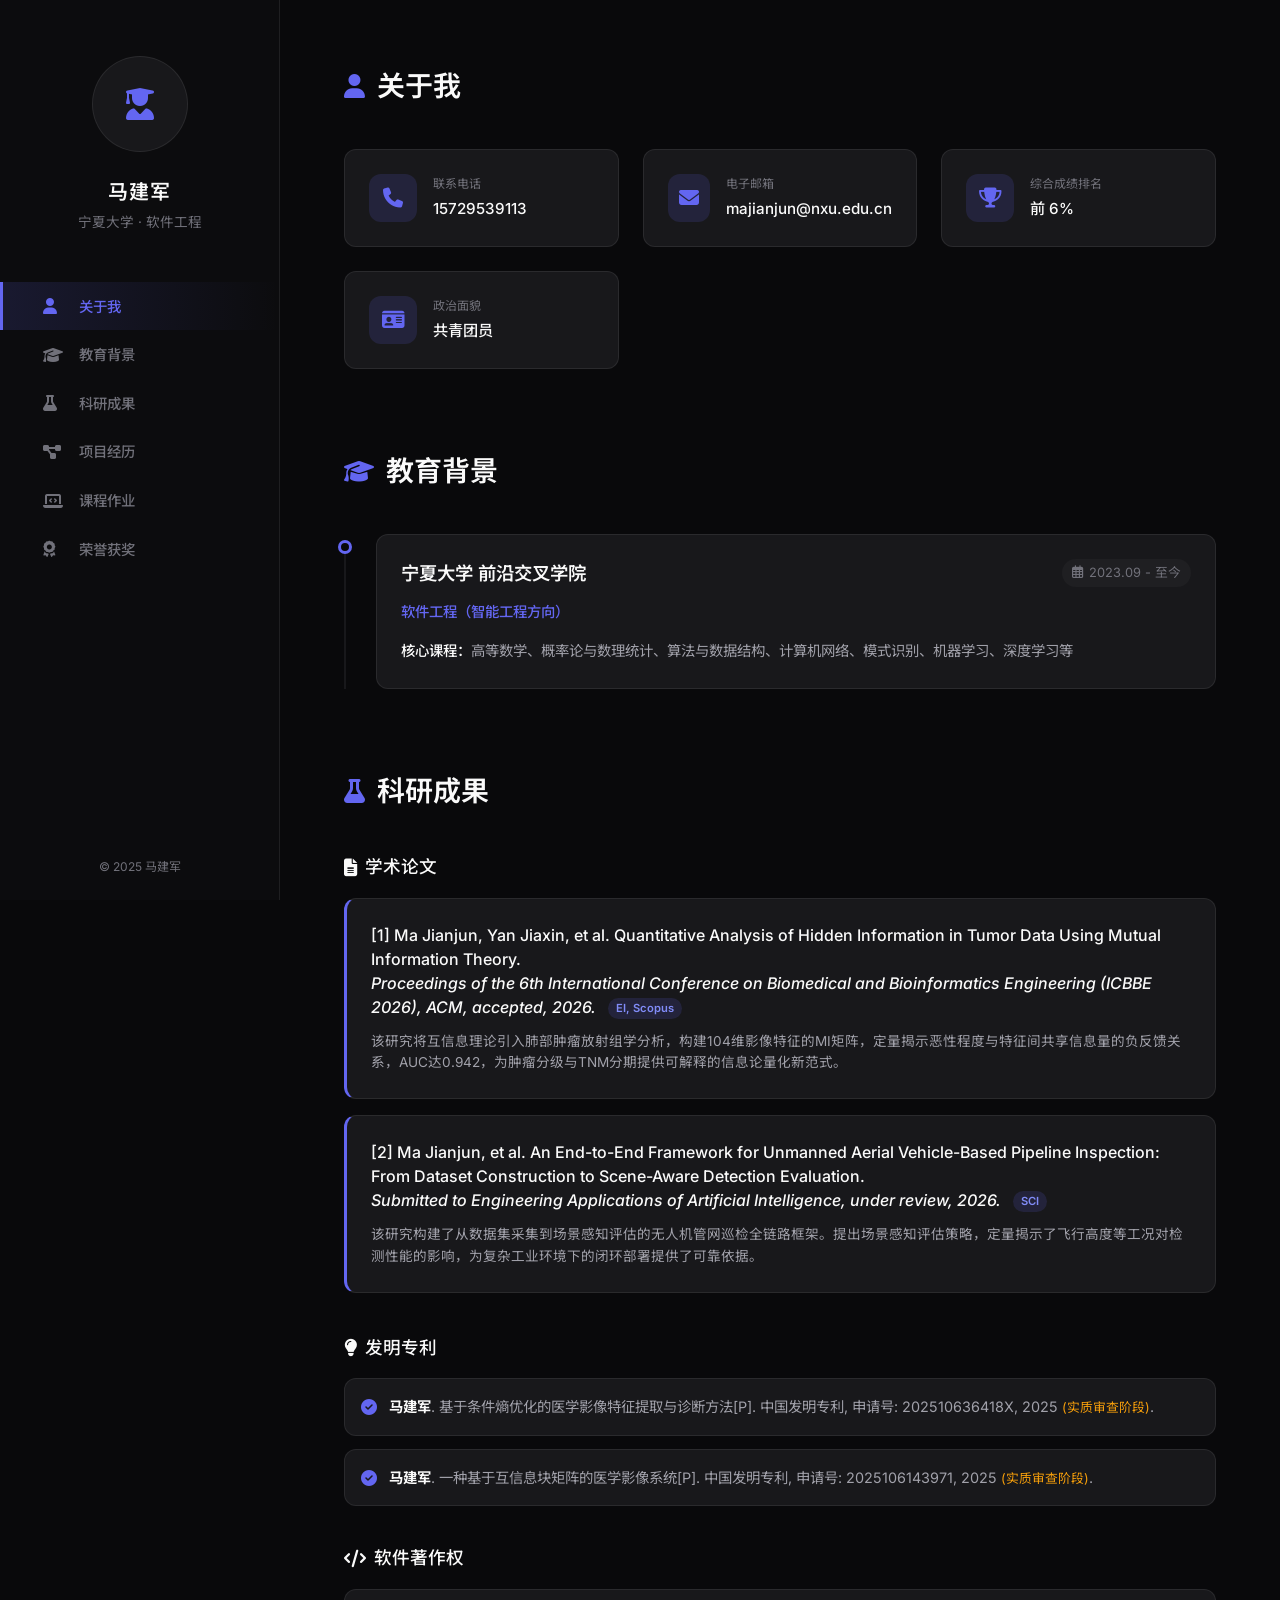
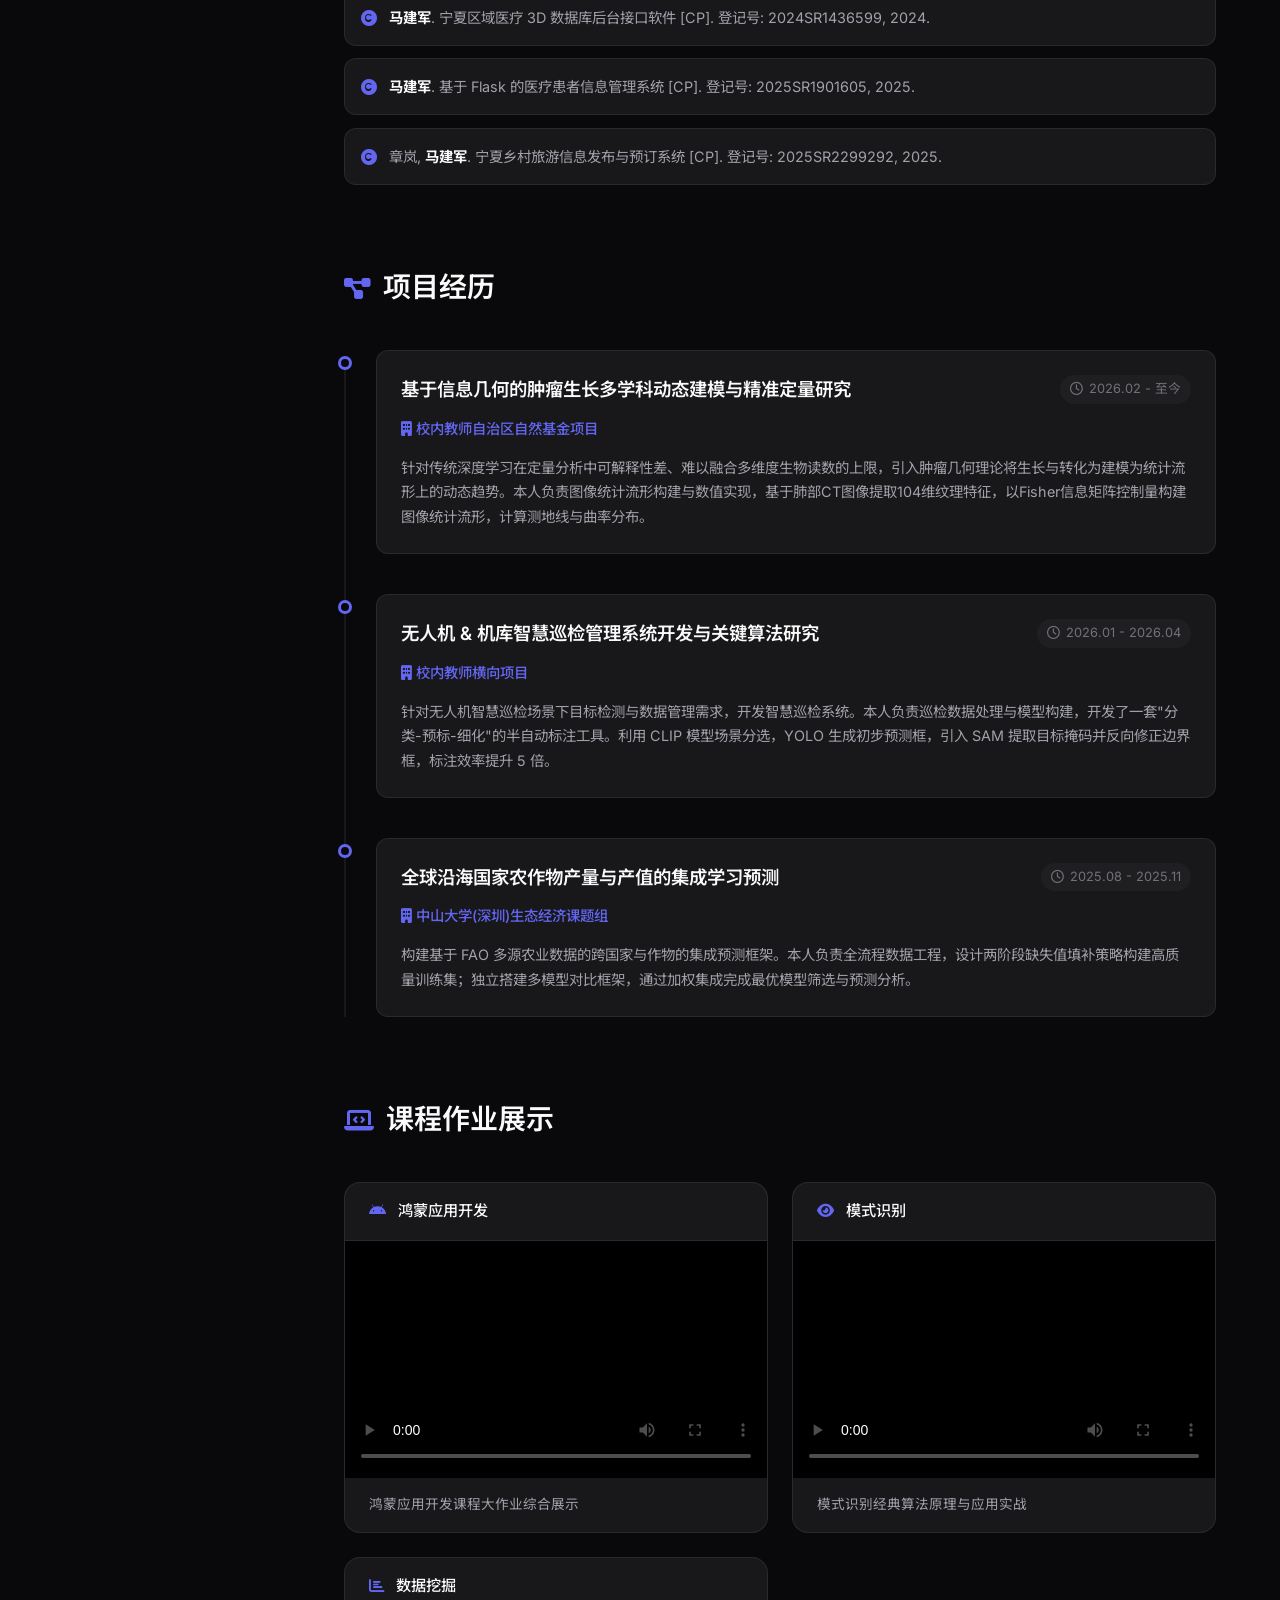
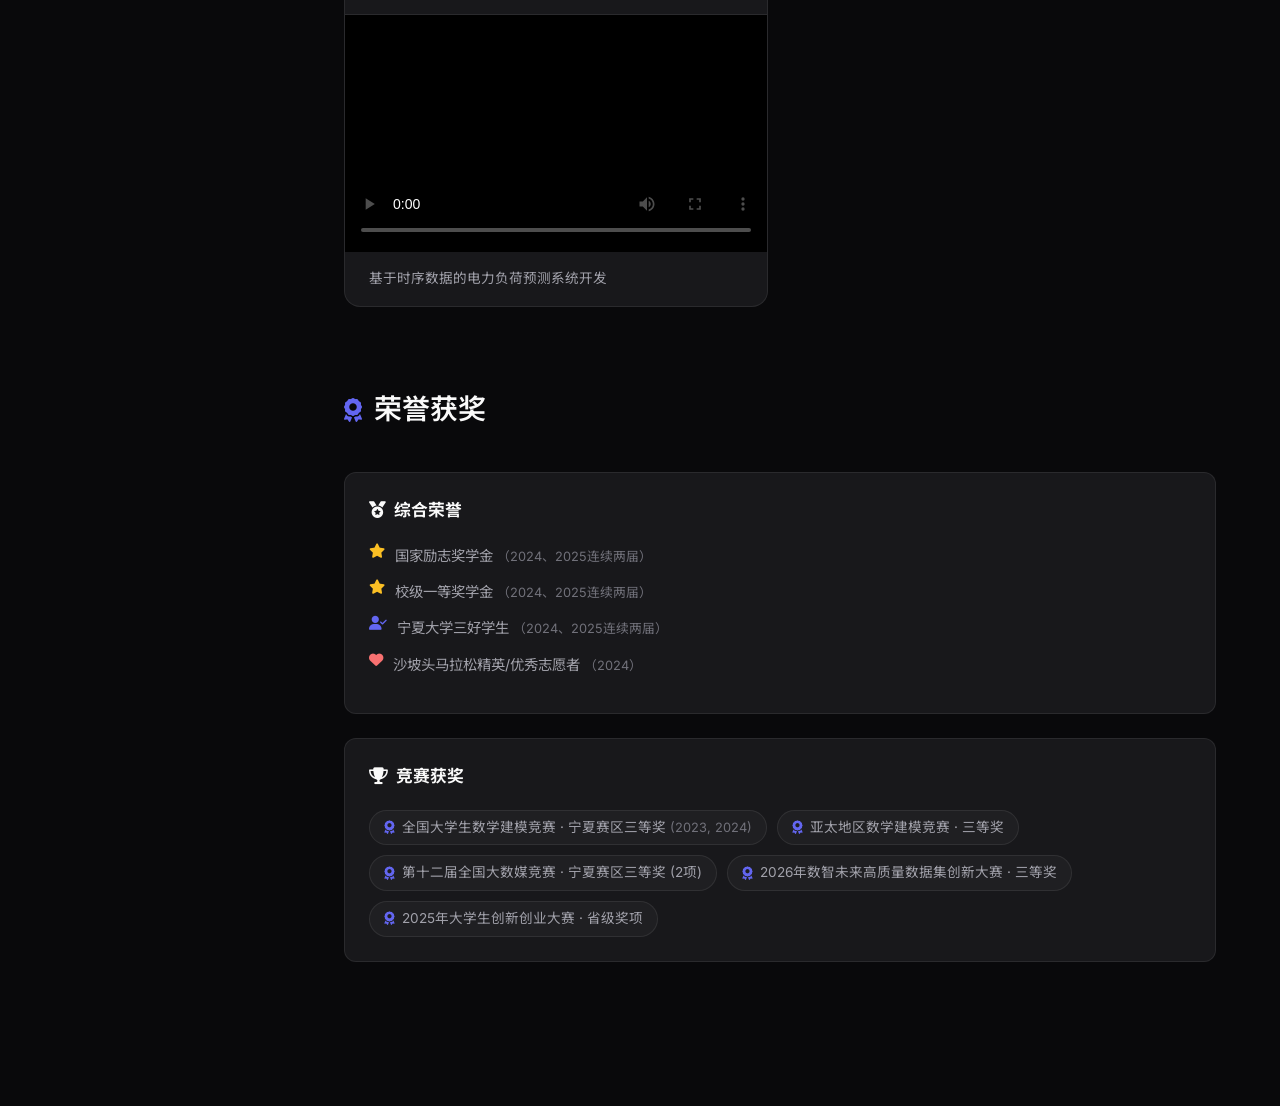
==== test.html @ d17797e0 "Initial commit of academic portfolio" ====
<!DOCTYPE html>
<html lang="zh-CN">
<head>
    <meta charset="UTF-8">
    <meta name="viewport" content="width=device-width, initial-scale=1.0">
    <title>马建军 - 个人学术主页</title>
    <link href="https://fonts.googleapis.com/css2?family=Inter:wght@300;400;500;600&family=Noto+Sans+SC:wght@300;400;500;700&display=swap" rel="stylesheet">
    <link rel="stylesheet" href="https://cdnjs.cloudflare.com/ajax/libs/font-awesome/6.4.0/css/all.min.css">
    <style>
        :root {
            /* 现代极简暗黑主题 (Vercel / Apple 风格) */
            --bg-main: #09090b;        /* 极深灰底色 */
            --bg-sidebar: #0c0c0e;     /* 侧边栏稍亮 */
            --bg-card: #18181b;        /* 卡片底色 */
            --bg-card-hover: #27272a;  /* 卡片悬浮色 */
            
            --primary: #6366f1;        /* 稳重的靛蓝色 */
            --primary-light: rgba(99, 102, 241, 0.15);
            
            --text-heading: #fafafa;   /* 标题亮白 */
            --text-body: #a1a1aa;      /* 正文柔和灰 */
            --text-muted: #71717a;     /* 辅助信息暗灰 */
            
            --border-color: rgba(255, 255, 255, 0.08);
            --border-hover: rgba(255, 255, 255, 0.15);
            
            --radius-md: 12px;
            --radius-lg: 16px;
            --radius-full: 9999px;
            
            --sidebar-width: 280px;
            --transition: all 0.3s cubic-bezier(0.4, 0, 0.2, 1);
        }

        * { margin: 0; padding: 0; box-sizing: border-box; }

        html { scroll-behavior: smooth; }

        body {
            font-family: 'Inter', 'Noto Sans SC', -apple-system, BlinkMacSystemFont, sans-serif;
            line-height: 1.6;
            color: var(--text-body);
            background-color: var(--bg-main);
            -webkit-font-smoothing: antialiased;
        }

        ::selection {
            background: var(--primary-light);
            color: var(--text-heading);
        }

        .layout-wrapper { display: flex; min-height: 100vh; }

        /* --- 左侧导航栏 --- */
        .sidebar {
            width: var(--sidebar-width);
            background-color: var(--bg-sidebar);
            border-right: 1px solid var(--border-color);
            position: fixed;
            height: 100vh;
            left: 0; top: 0;
            display: flex;
            flex-direction: column;
            z-index: 100;
        }

        .sidebar-profile {
            padding: 3.5rem 1.5rem 2rem;
            text-align: center;
        }

        .profile-placeholder {
            width: 96px; height: 96px;
            background: var(--bg-card);
            border-radius: var(--radius-full);
            margin: 0 auto 1.5rem;
            display: flex; align-items: center; justify-content: center;
            font-size: 2rem; color: var(--primary);
            border: 1px solid var(--border-color);
            transition: var(--transition);
        }

        .sidebar-profile h1 {
            color: var(--text-heading);
            font-size: 1.25rem; font-weight: 600;
            margin-bottom: 0.25rem; letter-spacing: 1px;
        }

        .sidebar-profile .subtitle {
            color: var(--text-muted);
            font-size: 0.85rem; font-weight: 400;
        }

        .sidebar-nav { flex: 1; padding: 1rem 0; overflow-y: auto; }
        .nav-links { list-style: none; }
        
        .nav-links a {
            display: flex; align-items: center;
            padding: 0.8rem 2.5rem;
            color: var(--text-muted);
            text-decoration: none;
            transition: var(--transition);
            font-size: 0.9rem; font-weight: 500;
            border-left: 3px solid transparent;
        }

        .nav-links a i { width: 24px; margin-right: 12px; font-size: 1rem; }
        
        .nav-links a:hover {
            color: var(--text-heading);
            background: var(--bg-card);
        }

        .nav-links a.active {
            color: var(--primary);
            background: linear-gradient(90deg, var(--primary-light) 0%, transparent 100%);
            border-left-color: var(--primary);
        }

        .sidebar-footer {
            padding: 1.5rem; text-align: center;
            color: var(--text-muted); font-size: 0.75rem;
        }

        /* --- 主内容区 --- */
        .main-content {
            flex: 1;
            margin-left: var(--sidebar-width);
            padding: 4rem 5%;
            max-width: 1200px;
        }

        .section { margin-bottom: 5rem; }

        .section-title {
            color: var(--text-heading);
            font-size: 1.75rem; font-weight: 600;
            margin-bottom: 2.5rem;
            display: flex; align-items: center;
        }

        .section-title i {
            color: var(--primary); margin-right: 12px; font-size: 1.5rem;
        }

        /* --- 关于我：联系信息卡片 --- */
        .contact-info {
            display: grid;
            grid-template-columns: repeat(auto-fit, minmax(240px, 1fr));
            gap: 1.5rem;
        }

        .info-item {
            display: flex; align-items: center;
            padding: 1.5rem;
            background: var(--bg-card);
            border: 1px solid var(--border-color);
            border-radius: var(--radius-md);
            transition: var(--transition);
        }

        .info-item:hover {
            border-color: var(--border-hover);
            transform: translateY(-2px);
        }

        .info-item i {
            width: 48px; height: 48px;
            background: var(--primary-light);
            border-radius: var(--radius-md);
            display: flex; align-items: center; justify-content: center;
            color: var(--primary); font-size: 1.25rem;
            margin-right: 1rem;
        }

        .info-item .label {
            display: block; font-size: 0.75rem;
            color: var(--text-muted); margin-bottom: 2px;
        }

        .info-item .value {
            color: var(--text-heading); font-size: 0.95rem; font-weight: 500;
        }
        
        .info-item a { color: var(--text-heading); text-decoration: none; transition: var(--transition); }
        .info-item a:hover { color: var(--primary); }

        /* --- 时间轴 (教育 & 项目) --- */
        .timeline { position: relative; padding-left: 2rem; }
        
        .timeline::before {
            content: ''; position: absolute;
            left: 0; top: 8px; bottom: 0;
            width: 2px; background: var(--bg-card);
        }

        .timeline-item { position: relative; margin-bottom: 2.5rem; }
        .timeline-item:last-child { margin-bottom: 0; }

        .timeline-dot {
            position: absolute;
            left: -2.35rem; top: 6px;
            width: 14px; height: 14px;
            border-radius: var(--radius-full);
            background: var(--bg-main);
            border: 3px solid var(--primary);
            transition: var(--transition);
        }

        .timeline-content {
            background: var(--bg-card);
            border: 1px solid var(--border-color);
            border-radius: var(--radius-md);
            padding: 1.5rem;
            transition: var(--transition);
        }

        .timeline-content:hover { border-color: var(--border-hover); }

        .edu-header, .project-header {
            display: flex; justify-content: space-between; align-items: flex-start;
            margin-bottom: 0.75rem; flex-wrap: wrap; gap: 0.5rem;
        }

        .edu-header h3, .project-header h3 {
            font-size: 1.15rem; color: var(--text-heading); font-weight: 600;
        }

        .time, .project-time {
            font-size: 0.8rem; color: var(--text-muted);
            display: flex; align-items: center; gap: 6px;
            background: rgba(255,255,255,0.03);
            padding: 4px 10px; border-radius: var(--radius-full);
        }

        .degree, .project-org {
            color: var(--primary); font-size: 0.9rem; font-weight: 500; margin-bottom: 1rem;
        }

        .courses, .project-desc { font-size: 0.9rem; line-height: 1.7; }
        .courses strong { color: var(--text-heading); font-weight: 500; }

        /* --- 科研成果 --- */
        .category-title {
            font-size: 1.1rem; color: var(--text-heading);
            margin-bottom: 1rem; font-weight: 500;
            display: flex; align-items: center; gap: 8px;
        }

        .research-card {
            background: var(--bg-card);
            border: 1px solid var(--border-color);
            border-left: 3px solid var(--primary);
            border-radius: var(--radius-md);
            padding: 1.5rem; margin-bottom: 1rem;
            transition: var(--transition);
        }

        .research-card:hover { transform: translateX(4px); border-color: var(--border-hover); }

        .paper-title {
            color: var(--text-heading); font-size: 1rem;
            font-weight: 500; margin-bottom: 0.75rem; line-height: 1.5;
        }

        .tag {
            display: inline-block;
            background: var(--primary-light);
            color: #818cf8;
            font-size: 0.7rem; font-weight: 600;
            padding: 2px 8px; border-radius: var(--radius-full);
            margin-left: 8px; vertical-align: middle;
        }

        .paper-desc { font-size: 0.85rem; color: var(--text-body); }

        .research-list .list-item {
            display: flex; gap: 12px;
            padding: 1rem; background: var(--bg-card);
            border: 1px solid var(--border-color);
            border-radius: var(--radius-md);
            margin-bottom: 0.8rem;
        }
        
        .research-list .list-item i { color: var(--primary); margin-top: 4px; }
        .research-list .list-item p { font-size: 0.9rem; margin: 0; }
        .research-list .list-item strong { color: var(--text-heading); }
        .status { color: #f59e0b; font-size: 0.8rem; }

        /* --- 课程作业 (视频卡片) --- */
        .video-grid {
            display: grid; grid-template-columns: repeat(auto-fit, minmax(300px, 1fr)); gap: 1.5rem;
        }

        .coursework-card {
            background: var(--bg-card);
            border: 1px solid var(--border-color);
            border-radius: var(--radius-lg);
            overflow: hidden; transition: var(--transition);
        }

        .coursework-card:hover { transform: translateY(-4px); border-color: var(--border-hover); }

        .card-header { padding: 1rem 1.5rem; border-bottom: 1px solid var(--border-color); }
        .card-header h3 { font-size: 0.95rem; color: var(--text-heading); font-weight: 500; }
        .card-header i { color: var(--primary); margin-right: 8px; }

        .video-container { position: relative; padding-top: 56.25%; background: #000; }
        .video-container video { position: absolute; top: 0; left: 0; width: 100%; height: 100%; }

        .card-body { padding: 1rem 1.5rem; }
        .coursework-desc { font-size: 0.85rem; }

        /* --- 荣誉获奖 --- */
        .honors-grid { display: grid; grid-template-columns: 1fr; gap: 1.5rem; }

        .honor-category {
            background: var(--bg-card);
            border: 1px solid var(--border-color);
            border-radius: var(--radius-md);
            padding: 1.5rem;
        }

        .honor-category h3 {
            font-size: 1.05rem; color: var(--text-heading);
            margin-bottom: 1.25rem; display: flex; align-items: center; gap: 8px;
        }

        .honors-list { list-style: none; }
        .honors-list li {
            display: flex; align-items: flex-start; gap: 10px;
            font-size: 0.9rem; margin-bottom: 0.8rem;
        }
        
        .text-warning { color: #fbbf24; }
        .text-primary { color: var(--primary); }
        .text-danger { color: #f87171; }
        .year { color: var(--text-muted); font-size: 0.8rem; }

        .competition-tags { display: flex; flex-wrap: wrap; gap: 10px; }
        .comp-tag {
            background: rgba(255,255,255,0.03);
            border: 1px solid var(--border-color);
            border-radius: var(--radius-full);
            padding: 6px 14px; font-size: 0.85rem;
            display: flex; align-items: center; gap: 8px;
            transition: var(--transition);
        }
        .comp-tag:hover { border-color: var(--primary); color: var(--text-heading); }
        .comp-tag i { color: var(--primary); }

        /* --- 响应式 --- */
        @media (max-width: 992px) {
            :root { --sidebar-width: 0px; }
            .sidebar { transform: translateX(-100%); width: 260px; transition: transform 0.3s; }
            .sidebar.active { transform: translateX(0); border-right: 1px solid var(--border-color); }
            .main-content { padding: 2rem 1.5rem; margin-left: 0; }
        }
    </style>
</head>
<body>
    <div class="layout-wrapper">
        <aside class="sidebar" id="sidebar">
            <div class="sidebar-profile">
                <div class="profile-placeholder"><i class="fas fa-user-graduate"></i></div>
                <h1>马建军</h1>
                <p class="subtitle">宁夏大学 · 软件工程</p>
            </div>

            <nav class="sidebar-nav">
                <ul class="nav-links">
                    <li><a href="#about" class="active"><i class="fas fa-user"></i> 关于我</a></li>
                    <li><a href="#education"><i class="fas fa-graduation-cap"></i> 教育背景</a></li>
                    <li><a href="#research"><i class="fas fa-flask"></i> 科研成果</a></li>
                    <li><a href="#projects"><i class="fas fa-project-diagram"></i> 项目经历</a></li>
                    <li><a href="#coursework"><i class="fas fa-laptop-code"></i> 课程作业</a></li>
                    <li><a href="#honors"><i class="fas fa-award"></i> 荣誉获奖</a></li>
                </ul>
            </nav>

            <div class="sidebar-footer">
                <p>&copy; 2025 马建军</p>
            </div>
        </aside>

        <main class="main-content">
            <section id="about" class="section">
                <h2 class="section-title"><i class="fas fa-user"></i> 关于我</h2>
                <div class="contact-info">
                    <div class="info-item">
                        <i class="fas fa-phone"></i>
                        <div>
                            <span class="label">联系电话</span>
                            <span class="value">15729539113</span>
                        </div>
                    </div>
                    <div class="info-item">
                        <i class="fas fa-envelope"></i>
                        <div>
                            <span class="label">电子邮箱</span>
                            <span class="value"><a href="mailto:majianjun@nxu.edu.cn">majianjun@nxu.edu.cn</a></span>
                        </div>
                    </div>
                    <div class="info-item">
                        <i class="fas fa-trophy"></i>
                        <div>
                            <span class="label">综合成绩排名</span>
                            <span class="value">前 6%</span>
                        </div>
                    </div>
                    <div class="info-item">
                        <i class="fas fa-id-card"></i>
                        <div>
                            <span class="label">政治面貌</span>
                            <span class="value">共青团员</span>
                        </div>
                    </div>
                </div>
            </section>

            <section id="education" class="section">
                <h2 class="section-title"><i class="fas fa-graduation-cap"></i> 教育背景</h2>
                <div class="timeline">
                    <div class="timeline-item">
                        <div class="timeline-dot"></div>
                        <div class="timeline-content">
                            <div class="edu-header">
                                <h3>宁夏大学 前沿交叉学院</h3>
                                <span class="time"><i class="far fa-calendar-alt"></i> 2023.09 - 至今</span>
                            </div>
                            <p class="degree">软件工程（智能工程方向）</p>
                            <p class="courses"><strong>核心课程：</strong>高等数学、概率论与数理统计、算法与数据结构、计算机网络、模式识别、机器学习、深度学习等</p>
                        </div>
                    </div>
                </div>
            </section>

            <section id="research" class="section">
                <h2 class="section-title"><i class="fas fa-flask"></i> 科研成果</h2>
                
                <h3 class="category-title"><i class="fas fa-file-alt"></i> 学术论文</h3>
                <div class="research-card">
                    <div class="paper-title">[1] Ma Jianjun, Yan Jiaxin, et al. Quantitative Analysis of Hidden Information in Tumor Data Using Mutual Information Theory. <br><em>Proceedings of the 6th International Conference on Biomedical and Bioinformatics Engineering (ICBBE 2026), ACM, accepted, 2026.</em> <span class="tag">EI, Scopus</span></div>
                    <p class="paper-desc">该研究将互信息理论引入肺部肿瘤放射组学分析，构建104维影像特征的MI矩阵，定量揭示恶性程度与特征间共享信息量的负反馈关系，AUC达0.942，为肿瘤分级与TNM分期提供可解释的信息论量化新范式。</p>
                </div>

                <div class="research-card">
                    <div class="paper-title">[2] Ma Jianjun, et al. An End-to-End Framework for Unmanned Aerial Vehicle-Based Pipeline Inspection: From Dataset Construction to Scene-Aware Detection Evaluation. <br><em>Submitted to Engineering Applications of Artificial Intelligence, under review, 2026.</em> <span class="tag">SCI</span></div>
                    <p class="paper-desc">该研究构建了从数据集采集到场景感知评估的无人机管网巡检全链路框架。提出场景感知评估策略，定量揭示了飞行高度等工况对检测性能的影响，为复杂工业环境下的闭环部署提供了可靠依据。</p>
                </div>

                <br>
                <h3 class="category-title"><i class="fas fa-lightbulb"></i> 发明专利</h3>
                <div class="research-list">
                    <div class="list-item">
                        <i class="fas fa-check-circle"></i>
                        <p><strong>马建军</strong>. 基于条件熵优化的医学影像特征提取与诊断方法[P]. 中国发明专利, 申请号: 202510636418X, 2025 <span class="status">(实质审查阶段)</span>.</p>
                    </div>
                    <div class="list-item">
                        <i class="fas fa-check-circle"></i>
                        <p><strong>马建军</strong>. 一种基于互信息块矩阵的医学影像系统[P]. 中国发明专利, 申请号: 2025106143971, 2025 <span class="status">(实质审查阶段)</span>.</p>
                    </div>
                </div>

                <br>
                <h3 class="category-title"><i class="fas fa-code"></i> 软件著作权</h3>
                <div class="research-list">
                    <div class="list-item">
                        <i class="fas fa-copyright"></i>
                        <p><strong>马建军</strong>. 宁夏区域医疗 3D 数据库后台接口软件 [CP]. 登记号: 2024SR1436599, 2024.</p>
                    </div>
                    <div class="list-item">
                        <i class="fas fa-copyright"></i>
                        <p><strong>马建军</strong>. 基于 Flask 的医疗患者信息管理系统 [CP]. 登记号: 2025SR1901605, 2025.</p>
                    </div>
                    <div class="list-item">
                        <i class="fas fa-copyright"></i>
                        <p>章岚, <strong>马建军</strong>. 宁夏乡村旅游信息发布与预订系统 [CP]. 登记号: 2025SR2299292, 2025.</p>
                    </div>
                </div>
            </section>

            <section id="projects" class="section">
                <h2 class="section-title"><i class="fas fa-project-diagram"></i> 项目经历</h2>
                <div class="timeline">
                    <div class="timeline-item">
                        <div class="timeline-dot"></div>
                        <div class="timeline-content">
                            <div class="project-header">
                                <h3>基于信息几何的肿瘤生长多学科动态建模与精准定量研究</h3>
                                <span class="project-time"><i class="far fa-clock"></i> 2026.02 - 至今</span>
                            </div>
                            <p class="project-org"><i class="fas fa-building"></i> 校内教师自治区自然基金项目</p>
                            <p class="project-desc">针对传统深度学习在定量分析中可解释性差、难以融合多维度生物读数的上限，引入肿瘤几何理论将生长与转化为建模为统计流形上的动态趋势。本人负责图像统计流形构建与数值实现，基于肺部CT图像提取104维纹理特征，以Fisher信息矩阵控制量构建图像统计流形，计算测地线与曲率分布。</p>
                        </div>
                    </div>

                    <div class="timeline-item">
                        <div class="timeline-dot"></div>
                        <div class="timeline-content">
                            <div class="project-header">
                                <h3>无人机 & 机库智慧巡检管理系统开发与关键算法研究</h3>
                                <span class="project-time"><i class="far fa-clock"></i> 2026.01 - 2026.04</span>
                            </div>
                            <p class="project-org"><i class="fas fa-building"></i> 校内教师横向项目</p>
                            <p class="project-desc">针对无人机智慧巡检场景下目标检测与数据管理需求，开发智慧巡检系统。本人负责巡检数据处理与模型构建，开发了一套"分类-预标-细化"的半自动标注工具。利用 CLIP 模型场景分选，YOLO 生成初步预测框，引入 SAM 提取目标掩码并反向修正边界框，标注效率提升 5 倍。</p>
                        </div>
                    </div>

                    <div class="timeline-item">
                        <div class="timeline-dot"></div>
                        <div class="timeline-content">
                            <div class="project-header">
                                <h3>全球沿海国家农作物产量与产值的集成学习预测</h3>
                                <span class="project-time"><i class="far fa-clock"></i> 2025.08 - 2025.11</span>
                            </div>
                            <p class="project-org"><i class="fas fa-building"></i> 中山大学(深圳)生态经济课题组</p>
                            <p class="project-desc">构建基于 FAO 多源农业数据的跨国家与作物的集成预测框架。本人负责全流程数据工程，设计两阶段缺失值填补策略构建高质量训练集；独立搭建多模型对比框架，通过加权集成完成最优模型筛选与预测分析。</p>
                        </div>
                    </div>
                </div>
            </section>

            <section id="coursework" class="section">
                <h2 class="section-title"><i class="fas fa-laptop-code"></i> 课程作业展示</h2>
                <div class="video-grid">
                    <div class="coursework-card">
                        <div class="card-header">
                            <h3><i class="fab fa-android"></i> 鸿蒙应用开发</h3>
                        </div>
                        <div class="video-container">
                            <video controls poster="images/poster-harmony.jpg">
                                <source src="videos/harmonyos-demo.mp4" type="video/mp4">
                            </video>
                        </div>
                        <div class="card-body">
                            <p class="coursework-desc">鸿蒙应用开发课程大作业综合展示</p>
                        </div>
                    </div>

                    <div class="coursework-card">
                        <div class="card-header">
                            <h3><i class="fas fa-eye"></i> 模式识别</h3>
                        </div>
                        <div class="video-container">
                            <video controls poster="images/poster-pattern.jpg">
                                <source src="videos/pattern-recognition.mp4" type="video/mp4">
                            </video>
                        </div>
                        <div class="card-body">
                            <p class="coursework-desc">模式识别经典算法原理与应用实战</p>
                        </div>
                    </div>

                    <div class="coursework-card">
                        <div class="card-header">
                            <h3><i class="fas fa-chart-bar"></i> 数据挖掘</h3>
                        </div>
                        <div class="video-container">
                            <video controls poster="images/poster-data.jpg">
                                <source src="videos/power-load-prediction.mp4" type="video/mp4">
                            </video>
                        </div>
                        <div class="card-body">
                            <p class="coursework-desc">基于时序数据的电力负荷预测系统开发</p>
                        </div>
                    </div>
                </div>
            </section>

            <section id="honors" class="section">
                <h2 class="section-title"><i class="fas fa-award"></i> 荣誉获奖</h2>
                <div class="honors-grid">
                    <div class="honor-category">
                        <h3><i class="fas fa-medal"></i> 综合荣誉</h3>
                        <ul class="honors-list">
                            <li><i class="fas fa-star text-warning"></i> <span>国家励志奖学金 <span class="year">（2024、2025连续两届）</span></span></li>
                            <li><i class="fas fa-star text-warning"></i> <span>校级一等奖学金 <span class="year">（2024、2025连续两届）</span></span></li>
                            <li><i class="fas fa-user-check text-primary"></i> <span>宁夏大学三好学生 <span class="year">（2024、2025连续两届）</span></span></li>
                            <li><i class="fas fa-heart text-danger"></i> <span>沙坡头马拉松精英/优秀志愿者 <span class="year">（2024）</span></span></li>
                        </ul>
                    </div>

                    <div class="honor-category">
                        <h3><i class="fas fa-trophy"></i> 竞赛获奖</h3>
                        <div class="competition-tags">
                            <span class="comp-tag"><i class="fas fa-award"></i> <span>全国大学生数学建模竞赛 · 宁夏赛区三等奖 <span class="year">(2023, 2024)</span></span></span>
                            <span class="comp-tag"><i class="fas fa-award"></i> 亚太地区数学建模竞赛 · 三等奖</span>
                            <span class="comp-tag"><i class="fas fa-award"></i> 第十二届全国大数媒竞赛 · 宁夏赛区三等奖 (2项)</span>
                            <span class="comp-tag"><i class="fas fa-award"></i> 2026年数智未来高质量数据集创新大赛 · 三等奖</span>
                            <span class="comp-tag"><i class="fas fa-award"></i> 2025年大学生创新创业大赛 · 省级奖项</span>
                        </div>
                    </div>
                </div>
            </section>
        </main>
    </div>

    <script>
        // 简单的导航栏高亮逻辑
        document.addEventListener("DOMContentLoaded", () => {
            const sections = document.querySelectorAll("section");
            const navLinks = document.querySelectorAll(".nav-links a");

            window.addEventListener("scroll", () => {
                let current = "";
                sections.forEach(section => {
                    const sectionTop = section.offsetTop;
                    if (pageYOffset >= sectionTop - 150) {
                        current = section.getAttribute("id");
                    }
                });

                navLinks.forEach(link => {
                    link.classList.remove("active");
                    if (link.getAttribute("href").includes(current)) {
                        link.classList.add("active");
                    }
                });
            });
        });
    </script>
</body>
</html>
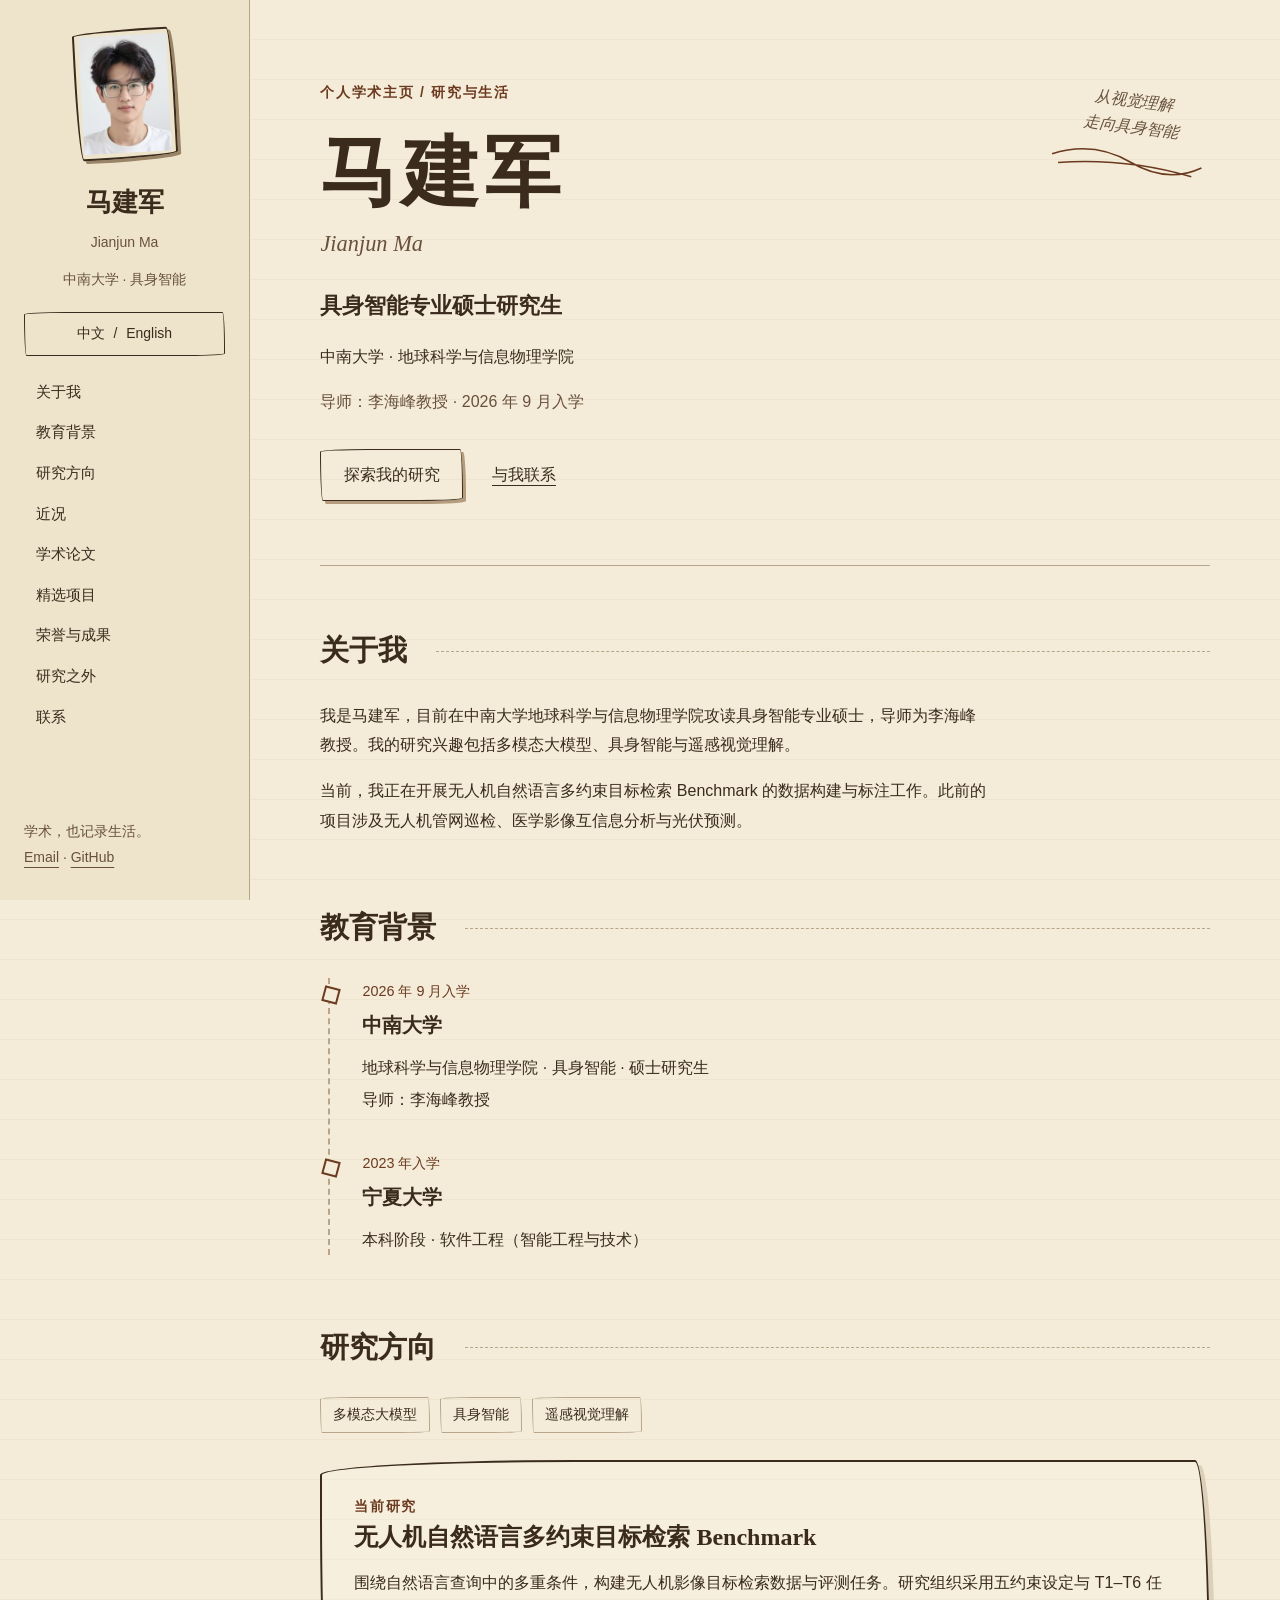
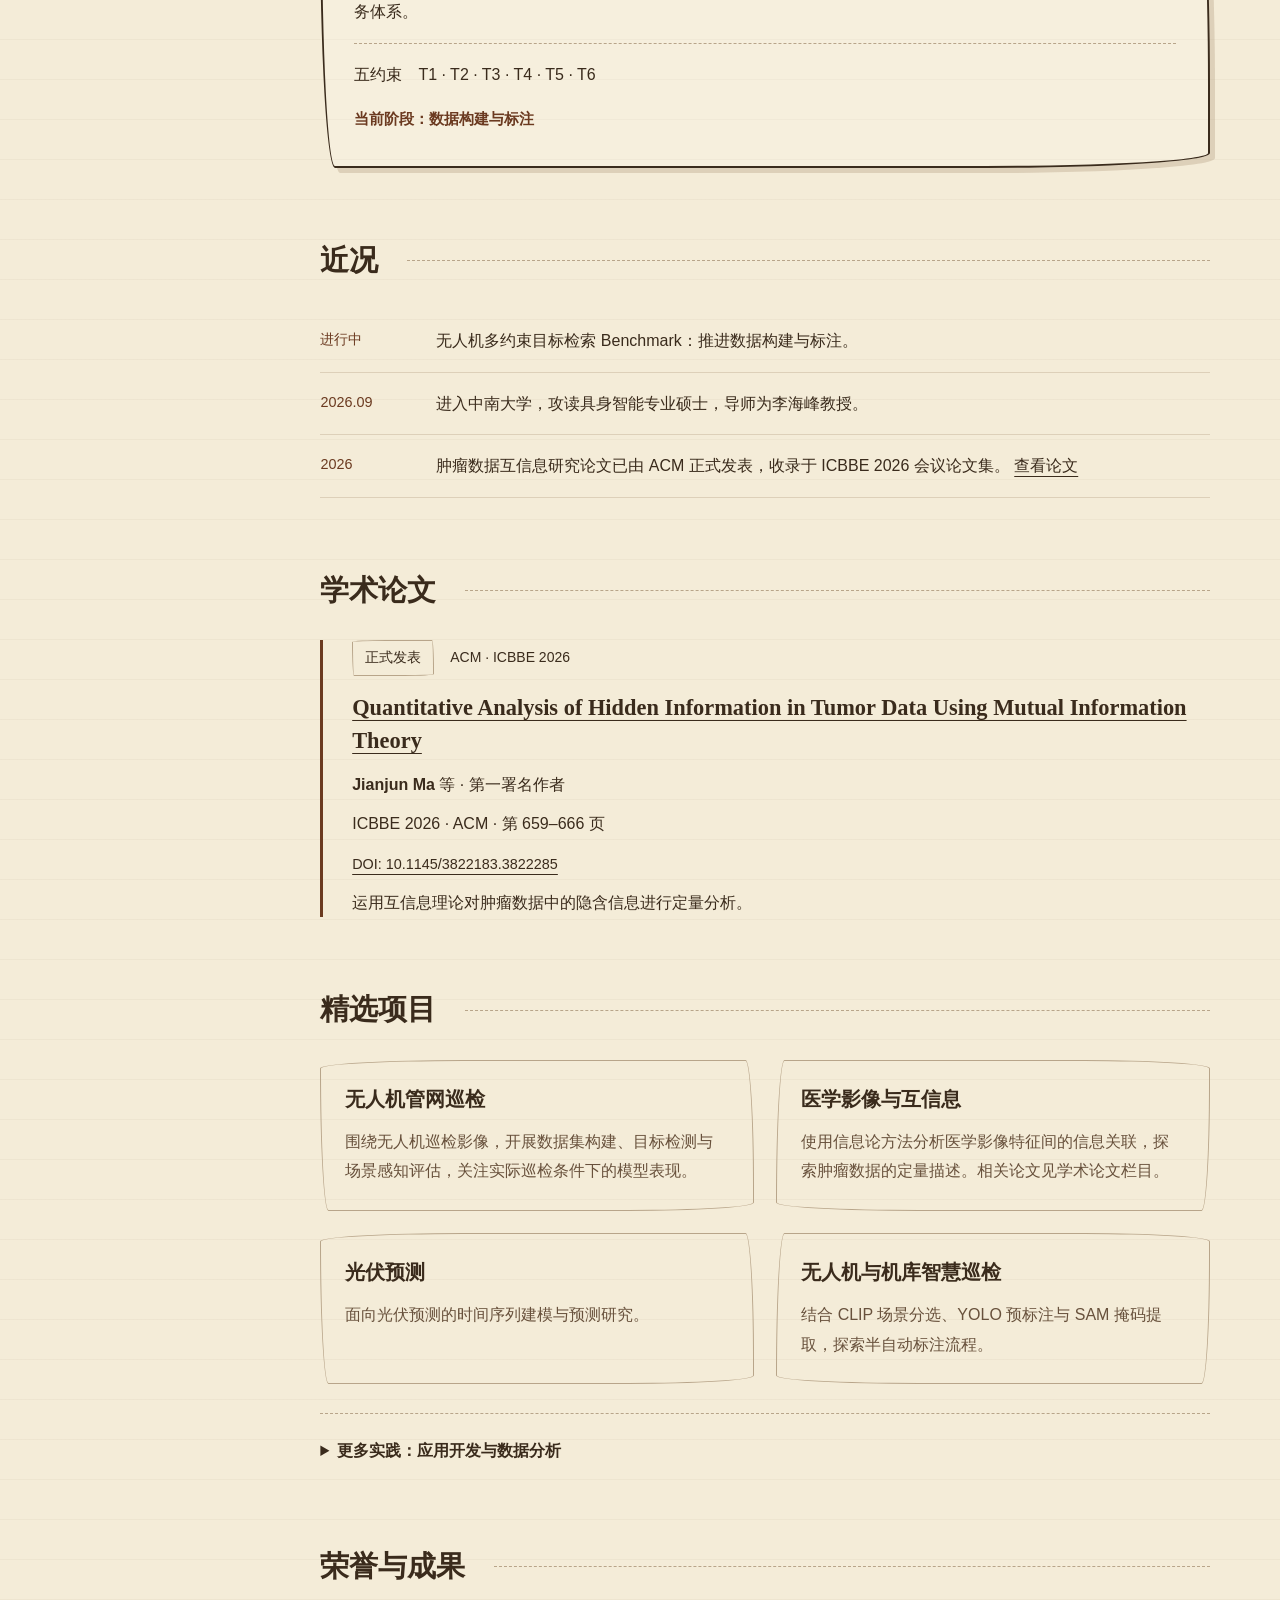
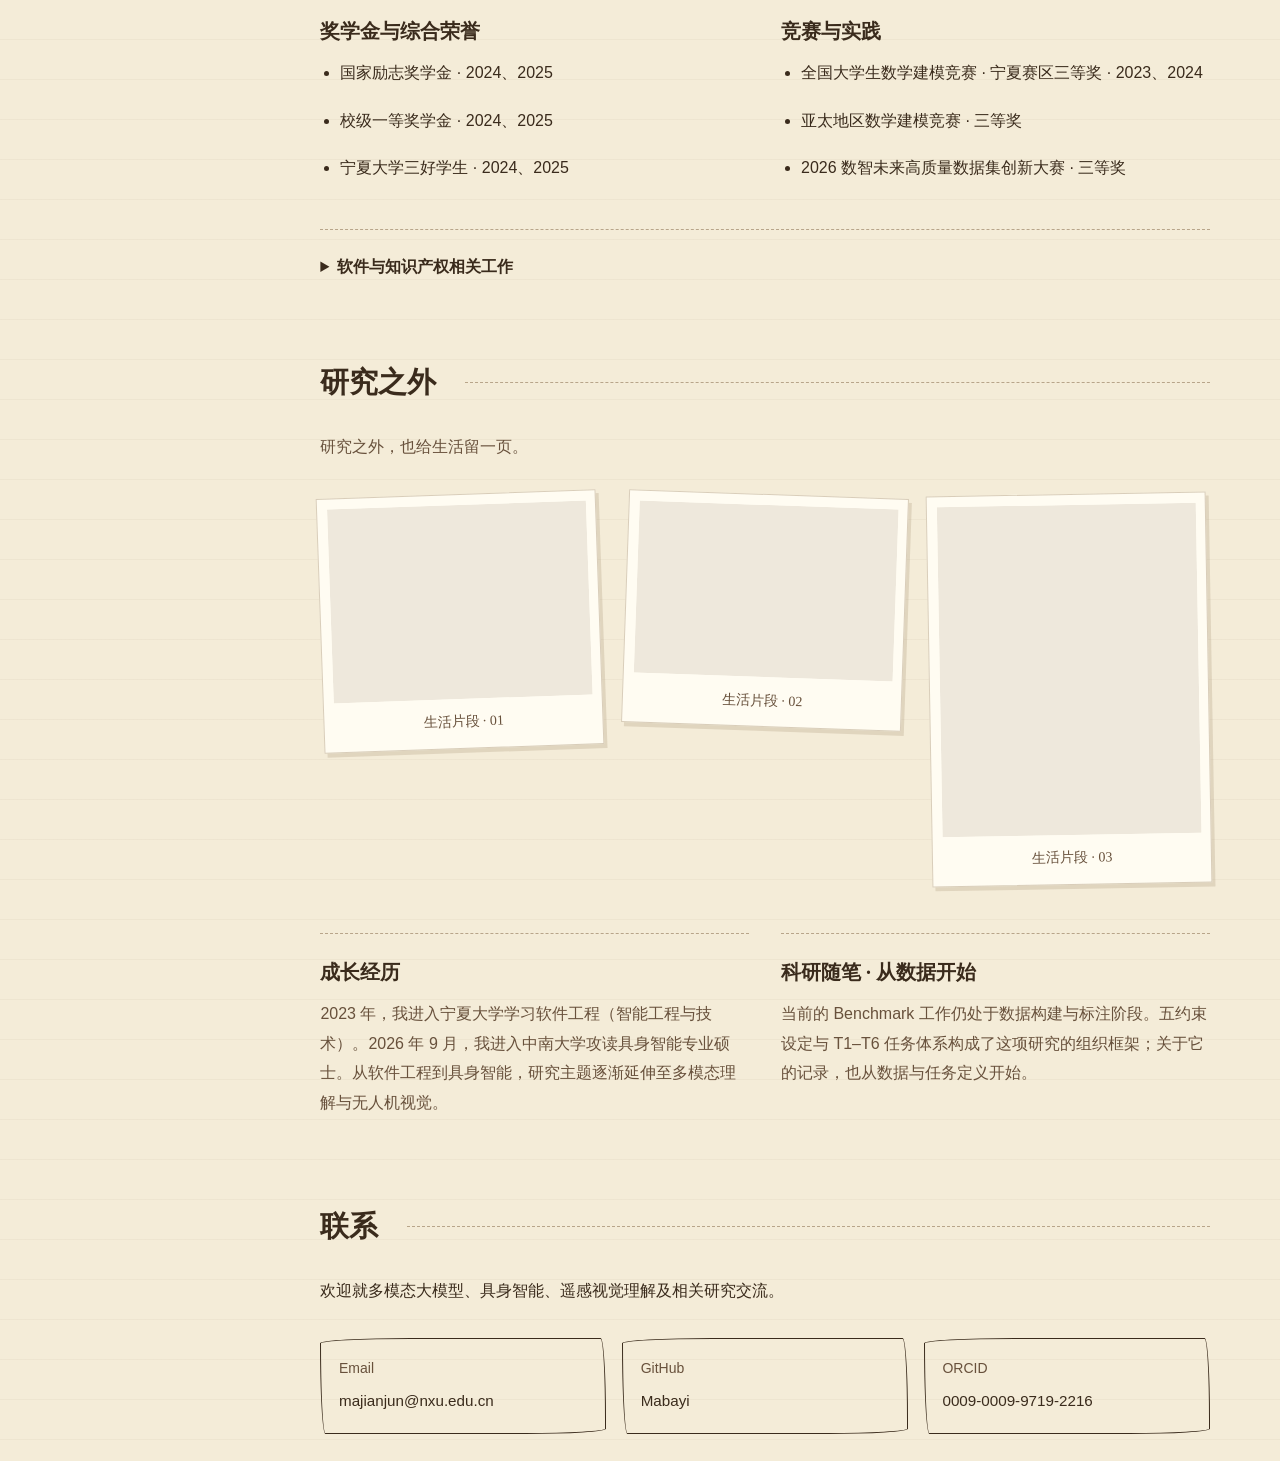
==== commit db788e7c: "Redesign bilingual academic portfolio with verified profile and publication details" ====
--- a/test.html
+++ b/test.html
@@ -1,624 +1 @@
-<!DOCTYPE html>
-<html lang="zh-CN">
-<head>
-    <meta charset="UTF-8">
-    <meta name="viewport" content="width=device-width, initial-scale=1.0">
-    <title>马建军 - 个人学术主页</title>
-    <link href="https://fonts.googleapis.com/css2?family=Inter:wght@300;400;500;600&family=Noto+Sans+SC:wght@300;400;500;700&display=swap" rel="stylesheet">
-    <link rel="stylesheet" href="https://cdnjs.cloudflare.com/ajax/libs/font-awesome/6.4.0/css/all.min.css">
-    <style>
-        :root {
-            /* 现代极简暗黑主题 (Vercel / Apple 风格) */
-            --bg-main: #09090b;        /* 极深灰底色 */
-            --bg-sidebar: #0c0c0e;     /* 侧边栏稍亮 */
-            --bg-card: #18181b;        /* 卡片底色 */
-            --bg-card-hover: #27272a;  /* 卡片悬浮色 */
-            
-            --primary: #6366f1;        /* 稳重的靛蓝色 */
-            --primary-light: rgba(99, 102, 241, 0.15);
-            
-            --text-heading: #fafafa;   /* 标题亮白 */
-            --text-body: #a1a1aa;      /* 正文柔和灰 */
-            --text-muted: #71717a;     /* 辅助信息暗灰 */
-            
-            --border-color: rgba(255, 255, 255, 0.08);
-            --border-hover: rgba(255, 255, 255, 0.15);
-            
-            --radius-md: 12px;
-            --radius-lg: 16px;
-            --radius-full: 9999px;
-            
-            --sidebar-width: 280px;
-            --transition: all 0.3s cubic-bezier(0.4, 0, 0.2, 1);
-        }
-
-        * { margin: 0; padding: 0; box-sizing: border-box; }
-
-        html { scroll-behavior: smooth; }
-
-        body {
-            font-family: 'Inter', 'Noto Sans SC', -apple-system, BlinkMacSystemFont, sans-serif;
-            line-height: 1.6;
-            color: var(--text-body);
-            background-color: var(--bg-main);
-            -webkit-font-smoothing: antialiased;
-        }
-
-        ::selection {
-            background: var(--primary-light);
-            color: var(--text-heading);
-        }
-
-        .layout-wrapper { display: flex; min-height: 100vh; }
-
-        /* --- 左侧导航栏 --- */
-        .sidebar {
-            width: var(--sidebar-width);
-            background-color: var(--bg-sidebar);
-            border-right: 1px solid var(--border-color);
-            position: fixed;
-            height: 100vh;
-            left: 0; top: 0;
-            display: flex;
-            flex-direction: column;
-            z-index: 100;
-        }
-
-        .sidebar-profile {
-            padding: 3.5rem 1.5rem 2rem;
-            text-align: center;
-        }
-
-        .profile-placeholder {
-            width: 96px; height: 96px;
-            background: var(--bg-card);
-            border-radius: var(--radius-full);
-            margin: 0 auto 1.5rem;
-            display: flex; align-items: center; justify-content: center;
-            font-size: 2rem; color: var(--primary);
-            border: 1px solid var(--border-color);
-            transition: var(--transition);
-        }
-
-        .sidebar-profile h1 {
-            color: var(--text-heading);
-            font-size: 1.25rem; font-weight: 600;
-            margin-bottom: 0.25rem; letter-spacing: 1px;
-        }
-
-        .sidebar-profile .subtitle {
-            color: var(--text-muted);
-            font-size: 0.85rem; font-weight: 400;
-        }
-
-        .sidebar-nav { flex: 1; padding: 1rem 0; overflow-y: auto; }
-        .nav-links { list-style: none; }
-        
-        .nav-links a {
-            display: flex; align-items: center;
-            padding: 0.8rem 2.5rem;
-            color: var(--text-muted);
-            text-decoration: none;
-            transition: var(--transition);
-            font-size: 0.9rem; font-weight: 500;
-            border-left: 3px solid transparent;
-        }
-
-        .nav-links a i { width: 24px; margin-right: 12px; font-size: 1rem; }
-        
-        .nav-links a:hover {
-            color: var(--text-heading);
-            background: var(--bg-card);
-        }
-
-        .nav-links a.active {
-            color: var(--primary);
-            background: linear-gradient(90deg, var(--primary-light) 0%, transparent 100%);
-            border-left-color: var(--primary);
-        }
-
-        .sidebar-footer {
-            padding: 1.5rem; text-align: center;
-            color: var(--text-muted); font-size: 0.75rem;
-        }
-
-        /* --- 主内容区 --- */
-        .main-content {
-            flex: 1;
-            margin-left: var(--sidebar-width);
-            padding: 4rem 5%;
-            max-width: 1200px;
-        }
-
-        .section { margin-bottom: 5rem; }
-
-        .section-title {
-            color: var(--text-heading);
-            font-size: 1.75rem; font-weight: 600;
-            margin-bottom: 2.5rem;
-            display: flex; align-items: center;
-        }
-
-        .section-title i {
-            color: var(--primary); margin-right: 12px; font-size: 1.5rem;
-        }
-
-        /* --- 关于我：联系信息卡片 --- */
-        .contact-info {
-            display: grid;
-            grid-template-columns: repeat(auto-fit, minmax(240px, 1fr));
-            gap: 1.5rem;
-        }
-
-        .info-item {
-            display: flex; align-items: center;
-            padding: 1.5rem;
-            background: var(--bg-card);
-            border: 1px solid var(--border-color);
-            border-radius: var(--radius-md);
-            transition: var(--transition);
-        }
-
-        .info-item:hover {
-            border-color: var(--border-hover);
-            transform: translateY(-2px);
-        }
-
-        .info-item i {
-            width: 48px; height: 48px;
-            background: var(--primary-light);
-            border-radius: var(--radius-md);
-            display: flex; align-items: center; justify-content: center;
-            color: var(--primary); font-size: 1.25rem;
-            margin-right: 1rem;
-        }
-
-        .info-item .label {
-            display: block; font-size: 0.75rem;
-            color: var(--text-muted); margin-bottom: 2px;
-        }
-
-        .info-item .value {
-            color: var(--text-heading); font-size: 0.95rem; font-weight: 500;
-        }
-        
-        .info-item a { color: var(--text-heading); text-decoration: none; transition: var(--transition); }
-        .info-item a:hover { color: var(--primary); }
-
-        /* --- 时间轴 (教育 & 项目) --- */
-        .timeline { position: relative; padding-left: 2rem; }
-        
-        .timeline::before {
-            content: ''; position: absolute;
-            left: 0; top: 8px; bottom: 0;
-            width: 2px; background: var(--bg-card);
-        }
-
-        .timeline-item { position: relative; margin-bottom: 2.5rem; }
-        .timeline-item:last-child { margin-bottom: 0; }
-
-        .timeline-dot {
-            position: absolute;
-            left: -2.35rem; top: 6px;
-            width: 14px; height: 14px;
-            border-radius: var(--radius-full);
-            background: var(--bg-main);
-            border: 3px solid var(--primary);
-            transition: var(--transition);
-        }
-
-        .timeline-content {
-            background: var(--bg-card);
-            border: 1px solid var(--border-color);
-            border-radius: var(--radius-md);
-            padding: 1.5rem;
-            transition: var(--transition);
-        }
-
-        .timeline-content:hover { border-color: var(--border-hover); }
-
-        .edu-header, .project-header {
-            display: flex; justify-content: space-between; align-items: flex-start;
-            margin-bottom: 0.75rem; flex-wrap: wrap; gap: 0.5rem;
-        }
-
-        .edu-header h3, .project-header h3 {
-            font-size: 1.15rem; color: var(--text-heading); font-weight: 600;
-        }
-
-        .time, .project-time {
-            font-size: 0.8rem; color: var(--text-muted);
-            display: flex; align-items: center; gap: 6px;
-            background: rgba(255,255,255,0.03);
-            padding: 4px 10px; border-radius: var(--radius-full);
-        }
-
-        .degree, .project-org {
-            color: var(--primary); font-size: 0.9rem; font-weight: 500; margin-bottom: 1rem;
-        }
-
-        .courses, .project-desc { font-size: 0.9rem; line-height: 1.7; }
-        .courses strong { color: var(--text-heading); font-weight: 500; }
-
-        /* --- 科研成果 --- */
-        .category-title {
-            font-size: 1.1rem; color: var(--text-heading);
-            margin-bottom: 1rem; font-weight: 500;
-            display: flex; align-items: center; gap: 8px;
-        }
-
-        .research-card {
-            background: var(--bg-card);
-            border: 1px solid var(--border-color);
-            border-left: 3px solid var(--primary);
-            border-radius: var(--radius-md);
-            padding: 1.5rem; margin-bottom: 1rem;
-            transition: var(--transition);
-        }
-
-        .research-card:hover { transform: translateX(4px); border-color: var(--border-hover); }
-
-        .paper-title {
-            color: var(--text-heading); font-size: 1rem;
-            font-weight: 500; margin-bottom: 0.75rem; line-height: 1.5;
-        }
-
-        .tag {
-            display: inline-block;
-            background: var(--primary-light);
-            color: #818cf8;
-            font-size: 0.7rem; font-weight: 600;
-            padding: 2px 8px; border-radius: var(--radius-full);
-            margin-left: 8px; vertical-align: middle;
-        }
-
-        .paper-desc { font-size: 0.85rem; color: var(--text-body); }
-
-        .research-list .list-item {
-            display: flex; gap: 12px;
-            padding: 1rem; background: var(--bg-card);
-            border: 1px solid var(--border-color);
-            border-radius: var(--radius-md);
-            margin-bottom: 0.8rem;
-        }
-        
-        .research-list .list-item i { color: var(--primary); margin-top: 4px; }
-        .research-list .list-item p { font-size: 0.9rem; margin: 0; }
-        .research-list .list-item strong { color: var(--text-heading); }
-        .status { color: #f59e0b; font-size: 0.8rem; }
-
-        /* --- 课程作业 (视频卡片) --- */
-        .video-grid {
-            display: grid; grid-template-columns: repeat(auto-fit, minmax(300px, 1fr)); gap: 1.5rem;
-        }
-
-        .coursework-card {
-            background: var(--bg-card);
-            border: 1px solid var(--border-color);
-            border-radius: var(--radius-lg);
-            overflow: hidden; transition: var(--transition);
-        }
-
-        .coursework-card:hover { transform: translateY(-4px); border-color: var(--border-hover); }
-
-        .card-header { padding: 1rem 1.5rem; border-bottom: 1px solid var(--border-color); }
-        .card-header h3 { font-size: 0.95rem; color: var(--text-heading); font-weight: 500; }
-        .card-header i { color: var(--primary); margin-right: 8px; }
-
-        .video-container { position: relative; padding-top: 56.25%; background: #000; }
-        .video-container video { position: absolute; top: 0; left: 0; width: 100%; height: 100%; }
-
-        .card-body { padding: 1rem 1.5rem; }
-        .coursework-desc { font-size: 0.85rem; }
-
-        /* --- 荣誉获奖 --- */
-        .honors-grid { display: grid; grid-template-columns: 1fr; gap: 1.5rem; }
-
-        .honor-category {
-            background: var(--bg-card);
-            border: 1px solid var(--border-color);
-            border-radius: var(--radius-md);
-            padding: 1.5rem;
-        }
-
-        .honor-category h3 {
-            font-size: 1.05rem; color: var(--text-heading);
-            margin-bottom: 1.25rem; display: flex; align-items: center; gap: 8px;
-        }
-
-        .honors-list { list-style: none; }
-        .honors-list li {
-            display: flex; align-items: flex-start; gap: 10px;
-            font-size: 0.9rem; margin-bottom: 0.8rem;
-        }
-        
-        .text-warning { color: #fbbf24; }
-        .text-primary { color: var(--primary); }
-        .text-danger { color: #f87171; }
-        .year { color: var(--text-muted); font-size: 0.8rem; }
-
-        .competition-tags { display: flex; flex-wrap: wrap; gap: 10px; }
-        .comp-tag {
-            background: rgba(255,255,255,0.03);
-            border: 1px solid var(--border-color);
-            border-radius: var(--radius-full);
-            padding: 6px 14px; font-size: 0.85rem;
-            display: flex; align-items: center; gap: 8px;
-            transition: var(--transition);
-        }
-        .comp-tag:hover { border-color: var(--primary); color: var(--text-heading); }
-        .comp-tag i { color: var(--primary); }
-
-        /* --- 响应式 --- */
-        @media (max-width: 992px) {
-            :root { --sidebar-width: 0px; }
-            .sidebar { transform: translateX(-100%); width: 260px; transition: transform 0.3s; }
-            .sidebar.active { transform: translateX(0); border-right: 1px solid var(--border-color); }
-            .main-content { padding: 2rem 1.5rem; margin-left: 0; }
-        }
-    </style>
-</head>
-<body>
-    <div class="layout-wrapper">
-        <aside class="sidebar" id="sidebar">
-            <div class="sidebar-profile">
-                <div class="profile-placeholder"><i class="fas fa-user-graduate"></i></div>
-                <h1>马建军</h1>
-                <p class="subtitle">宁夏大学 · 软件工程</p>
-            </div>
-
-            <nav class="sidebar-nav">
-                <ul class="nav-links">
-                    <li><a href="#about" class="active"><i class="fas fa-user"></i> 关于我</a></li>
-                    <li><a href="#education"><i class="fas fa-graduation-cap"></i> 教育背景</a></li>
-                    <li><a href="#research"><i class="fas fa-flask"></i> 科研成果</a></li>
-                    <li><a href="#projects"><i class="fas fa-project-diagram"></i> 项目经历</a></li>
-                    <li><a href="#coursework"><i class="fas fa-laptop-code"></i> 课程作业</a></li>
-                    <li><a href="#honors"><i class="fas fa-award"></i> 荣誉获奖</a></li>
-                </ul>
-            </nav>
-
-            <div class="sidebar-footer">
-                <p>&copy; 2025 马建军</p>
-            </div>
-        </aside>
-
-        <main class="main-content">
-            <section id="about" class="section">
-                <h2 class="section-title"><i class="fas fa-user"></i> 关于我</h2>
-                <div class="contact-info">
-                    <div class="info-item">
-                        <i class="fas fa-phone"></i>
-                        <div>
-                            <span class="label">联系电话</span>
-                            <span class="value">15729539113</span>
-                        </div>
-                    </div>
-                    <div class="info-item">
-                        <i class="fas fa-envelope"></i>
-                        <div>
-                            <span class="label">电子邮箱</span>
-                            <span class="value"><a href="mailto:majianjun@nxu.edu.cn">majianjun@nxu.edu.cn</a></span>
-                        </div>
-                    </div>
-                    <div class="info-item">
-                        <i class="fas fa-trophy"></i>
-                        <div>
-                            <span class="label">综合成绩排名</span>
-                            <span class="value">前 6%</span>
-                        </div>
-                    </div>
-                    <div class="info-item">
-                        <i class="fas fa-id-card"></i>
-                        <div>
-                            <span class="label">政治面貌</span>
-                            <span class="value">共青团员</span>
-                        </div>
-                    </div>
-                </div>
-            </section>
-
-            <section id="education" class="section">
-                <h2 class="section-title"><i class="fas fa-graduation-cap"></i> 教育背景</h2>
-                <div class="timeline">
-                    <div class="timeline-item">
-                        <div class="timeline-dot"></div>
-                        <div class="timeline-content">
-                            <div class="edu-header">
-                                <h3>宁夏大学 前沿交叉学院</h3>
-                                <span class="time"><i class="far fa-calendar-alt"></i> 2023.09 - 至今</span>
-                            </div>
-                            <p class="degree">软件工程（智能工程方向）</p>
-                            <p class="courses"><strong>核心课程：</strong>高等数学、概率论与数理统计、算法与数据结构、计算机网络、模式识别、机器学习、深度学习等</p>
-                        </div>
-                    </div>
-                </div>
-            </section>
-
-            <section id="research" class="section">
-                <h2 class="section-title"><i class="fas fa-flask"></i> 科研成果</h2>
-                
-                <h3 class="category-title"><i class="fas fa-file-alt"></i> 学术论文</h3>
-                <div class="research-card">
-                    <div class="paper-title">[1] Ma Jianjun, Yan Jiaxin, et al. Quantitative Analysis of Hidden Information in Tumor Data Using Mutual Information Theory. <br><em>Proceedings of the 6th International Conference on Biomedical and Bioinformatics Engineering (ICBBE 2026), ACM, accepted, 2026.</em> <span class="tag">EI, Scopus</span></div>
-                    <p class="paper-desc">该研究将互信息理论引入肺部肿瘤放射组学分析，构建104维影像特征的MI矩阵，定量揭示恶性程度与特征间共享信息量的负反馈关系，AUC达0.942，为肿瘤分级与TNM分期提供可解释的信息论量化新范式。</p>
-                </div>
-
-                <div class="research-card">
-                    <div class="paper-title">[2] Ma Jianjun, et al. An End-to-End Framework for Unmanned Aerial Vehicle-Based Pipeline Inspection: From Dataset Construction to Scene-Aware Detection Evaluation. <br><em>Submitted to Engineering Applications of Artificial Intelligence, under review, 2026.</em> <span class="tag">SCI</span></div>
-                    <p class="paper-desc">该研究构建了从数据集采集到场景感知评估的无人机管网巡检全链路框架。提出场景感知评估策略，定量揭示了飞行高度等工况对检测性能的影响，为复杂工业环境下的闭环部署提供了可靠依据。</p>
-                </div>
-
-                <br>
-                <h3 class="category-title"><i class="fas fa-lightbulb"></i> 发明专利</h3>
-                <div class="research-list">
-                    <div class="list-item">
-                        <i class="fas fa-check-circle"></i>
-                        <p><strong>马建军</strong>. 基于条件熵优化的医学影像特征提取与诊断方法[P]. 中国发明专利, 申请号: 202510636418X, 2025 <span class="status">(实质审查阶段)</span>.</p>
-                    </div>
-                    <div class="list-item">
-                        <i class="fas fa-check-circle"></i>
-                        <p><strong>马建军</strong>. 一种基于互信息块矩阵的医学影像系统[P]. 中国发明专利, 申请号: 2025106143971, 2025 <span class="status">(实质审查阶段)</span>.</p>
-                    </div>
-                </div>
-
-                <br>
-                <h3 class="category-title"><i class="fas fa-code"></i> 软件著作权</h3>
-                <div class="research-list">
-                    <div class="list-item">
-                        <i class="fas fa-copyright"></i>
-                        <p><strong>马建军</strong>. 宁夏区域医疗 3D 数据库后台接口软件 [CP]. 登记号: 2024SR1436599, 2024.</p>
-                    </div>
-                    <div class="list-item">
-                        <i class="fas fa-copyright"></i>
-                        <p><strong>马建军</strong>. 基于 Flask 的医疗患者信息管理系统 [CP]. 登记号: 2025SR1901605, 2025.</p>
-                    </div>
-                    <div class="list-item">
-                        <i class="fas fa-copyright"></i>
-                        <p>章岚, <strong>马建军</strong>. 宁夏乡村旅游信息发布与预订系统 [CP]. 登记号: 2025SR2299292, 2025.</p>
-                    </div>
-                </div>
-            </section>
-
-            <section id="projects" class="section">
-                <h2 class="section-title"><i class="fas fa-project-diagram"></i> 项目经历</h2>
-                <div class="timeline">
-                    <div class="timeline-item">
-                        <div class="timeline-dot"></div>
-                        <div class="timeline-content">
-                            <div class="project-header">
-                                <h3>基于信息几何的肿瘤生长多学科动态建模与精准定量研究</h3>
-                                <span class="project-time"><i class="far fa-clock"></i> 2026.02 - 至今</span>
-                            </div>
-                            <p class="project-org"><i class="fas fa-building"></i> 校内教师自治区自然基金项目</p>
-                            <p class="project-desc">针对传统深度学习在定量分析中可解释性差、难以融合多维度生物读数的上限，引入肿瘤几何理论将生长与转化为建模为统计流形上的动态趋势。本人负责图像统计流形构建与数值实现，基于肺部CT图像提取104维纹理特征，以Fisher信息矩阵控制量构建图像统计流形，计算测地线与曲率分布。</p>
-                        </div>
-                    </div>
-
-                    <div class="timeline-item">
-                        <div class="timeline-dot"></div>
-                        <div class="timeline-content">
-                            <div class="project-header">
-                                <h3>无人机 & 机库智慧巡检管理系统开发与关键算法研究</h3>
-                                <span class="project-time"><i class="far fa-clock"></i> 2026.01 - 2026.04</span>
-                            </div>
-                            <p class="project-org"><i class="fas fa-building"></i> 校内教师横向项目</p>
-                            <p class="project-desc">针对无人机智慧巡检场景下目标检测与数据管理需求，开发智慧巡检系统。本人负责巡检数据处理与模型构建，开发了一套"分类-预标-细化"的半自动标注工具。利用 CLIP 模型场景分选，YOLO 生成初步预测框，引入 SAM 提取目标掩码并反向修正边界框，标注效率提升 5 倍。</p>
-                        </div>
-                    </div>
-
-                    <div class="timeline-item">
-                        <div class="timeline-dot"></div>
-                        <div class="timeline-content">
-                            <div class="project-header">
-                                <h3>全球沿海国家农作物产量与产值的集成学习预测</h3>
-                                <span class="project-time"><i class="far fa-clock"></i> 2025.08 - 2025.11</span>
-                            </div>
-                            <p class="project-org"><i class="fas fa-building"></i> 中山大学(深圳)生态经济课题组</p>
-                            <p class="project-desc">构建基于 FAO 多源农业数据的跨国家与作物的集成预测框架。本人负责全流程数据工程，设计两阶段缺失值填补策略构建高质量训练集；独立搭建多模型对比框架，通过加权集成完成最优模型筛选与预测分析。</p>
-                        </div>
-                    </div>
-                </div>
-            </section>
-
-            <section id="coursework" class="section">
-                <h2 class="section-title"><i class="fas fa-laptop-code"></i> 课程作业展示</h2>
-                <div class="video-grid">
-                    <div class="coursework-card">
-                        <div class="card-header">
-                            <h3><i class="fab fa-android"></i> 鸿蒙应用开发</h3>
-                        </div>
-                        <div class="video-container">
-                            <video controls poster="images/poster-harmony.jpg">
-                                <source src="videos/harmonyos-demo.mp4" type="video/mp4">
-                            </video>
-                        </div>
-                        <div class="card-body">
-                            <p class="coursework-desc">鸿蒙应用开发课程大作业综合展示</p>
-                        </div>
-                    </div>
-
-                    <div class="coursework-card">
-                        <div class="card-header">
-                            <h3><i class="fas fa-eye"></i> 模式识别</h3>
-                        </div>
-                        <div class="video-container">
-                            <video controls poster="images/poster-pattern.jpg">
-                                <source src="videos/pattern-recognition.mp4" type="video/mp4">
-                            </video>
-                        </div>
-                        <div class="card-body">
-                            <p class="coursework-desc">模式识别经典算法原理与应用实战</p>
-                        </div>
-                    </div>
-
-                    <div class="coursework-card">
-                        <div class="card-header">
-                            <h3><i class="fas fa-chart-bar"></i> 数据挖掘</h3>
-                        </div>
-                        <div class="video-container">
-                            <video controls poster="images/poster-data.jpg">
-                                <source src="videos/power-load-prediction.mp4" type="video/mp4">
-                            </video>
-                        </div>
-                        <div class="card-body">
-                            <p class="coursework-desc">基于时序数据的电力负荷预测系统开发</p>
-                        </div>
-                    </div>
-                </div>
-            </section>
-
-            <section id="honors" class="section">
-                <h2 class="section-title"><i class="fas fa-award"></i> 荣誉获奖</h2>
-                <div class="honors-grid">
-                    <div class="honor-category">
-                        <h3><i class="fas fa-medal"></i> 综合荣誉</h3>
-                        <ul class="honors-list">
-                            <li><i class="fas fa-star text-warning"></i> <span>国家励志奖学金 <span class="year">（2024、2025连续两届）</span></span></li>
-                            <li><i class="fas fa-star text-warning"></i> <span>校级一等奖学金 <span class="year">（2024、2025连续两届）</span></span></li>
-                            <li><i class="fas fa-user-check text-primary"></i> <span>宁夏大学三好学生 <span class="year">（2024、2025连续两届）</span></span></li>
-                            <li><i class="fas fa-heart text-danger"></i> <span>沙坡头马拉松精英/优秀志愿者 <span class="year">（2024）</span></span></li>
-                        </ul>
-                    </div>
-
-                    <div class="honor-category">
-                        <h3><i class="fas fa-trophy"></i> 竞赛获奖</h3>
-                        <div class="competition-tags">
-                            <span class="comp-tag"><i class="fas fa-award"></i> <span>全国大学生数学建模竞赛 · 宁夏赛区三等奖 <span class="year">(2023, 2024)</span></span></span>
-                            <span class="comp-tag"><i class="fas fa-award"></i> 亚太地区数学建模竞赛 · 三等奖</span>
-                            <span class="comp-tag"><i class="fas fa-award"></i> 第十二届全国大数媒竞赛 · 宁夏赛区三等奖 (2项)</span>
-                            <span class="comp-tag"><i class="fas fa-award"></i> 2026年数智未来高质量数据集创新大赛 · 三等奖</span>
-                            <span class="comp-tag"><i class="fas fa-award"></i> 2025年大学生创新创业大赛 · 省级奖项</span>
-                        </div>
-                    </div>
-                </div>
-            </section>
-        </main>
-    </div>
-
-    <script>
-        // 简单的导航栏高亮逻辑
-        document.addEventListener("DOMContentLoaded", () => {
-            const sections = document.querySelectorAll("section");
-            const navLinks = document.querySelectorAll(".nav-links a");
-
-            window.addEventListener("scroll", () => {
-                let current = "";
-                sections.forEach(section => {
-                    const sectionTop = section.offsetTop;
-                    if (pageYOffset >= sectionTop - 150) {
-                        current = section.getAttribute("id");
-                    }
-                });
-
-                navLinks.forEach(link => {
-                    link.classList.remove("active");
-                    if (link.getAttribute("href").includes(current)) {
-                        link.classList.add("active");
-                    }
-                });
-            });
-        });
-    </script>
-</body>
-</html>+<!doctype html><html lang="en"><head><meta charset="utf-8"><meta name="robots" content="noindex"><meta http-equiv="refresh" content="0;url=index.html"><title>Portfolio preview</title></head><body><a href="index.html">马建军 Jianjun Ma · Portfolio</a></body></html>
